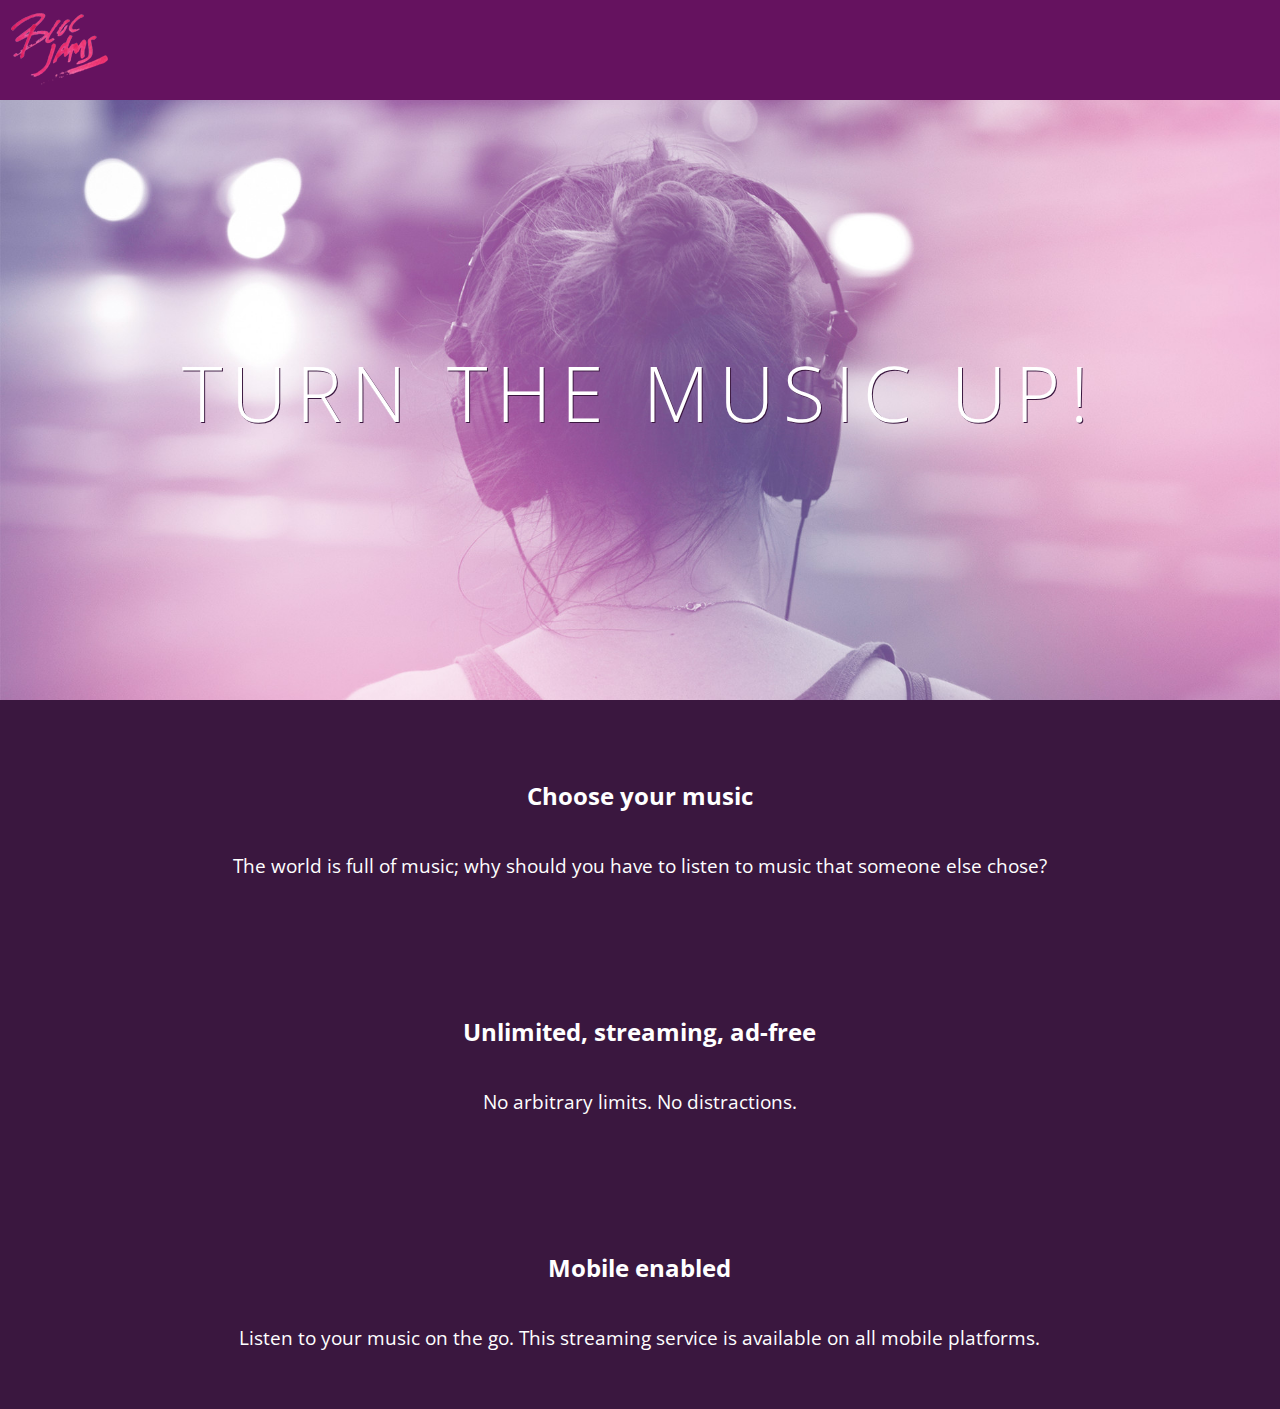
==== index.html @ 99ae63f3 "Merge pull request #5 from azmtbr/responsiveness-checkpoint" ====
<!DOCTYPE html>
<html>
  <head>
    <title>Bloc Jams</title>
    <meta name="viewport" content="width=device-width, initial-scale=1">
    <link rel="stylesheet" type="text/css" href="http://fonts.googleapis.com/css?family=Open+Sans:400,800,600,700,300">
    <link rel="stylesheet" type="text/css" href="http://code.ionicframework.com/ionicons/2.0.1/css/ionicons.min.css">
    <link rel="stylesheet" type="text/css" href="styles/normalize.css">
    <link rel="stylesheet" type="text/css" href="styles/main.css">
    <link rel="stylesheet" type="text/css" href="styles/landing.css">
  </head>
  <body class="landing">
      <nav class="navbar">
        <img src="assets/images/bloc_jams_logo.png" alt="bloc jams logo" class="logo"> <!-- navigation bar -->
      </nav>
      <section class="hero-content"> <!-- hero content -->
          <h1 class="hero-title">Turn the music up!</h1>
      </section>
      <section class="selling-points container"> <!-- selling points -->
          <div class="point">
            <span class="ion-music-note"></span>
            <h5 class="point-title">Choose your music</h5>
            <p class="point-description">The world is full of music; why should you have to listen to music that someone else chose?</p>
          </div>
          <div class="point">
            <span class="ion-radio-waves"></span>
            <h5 class="point-title">Unlimited, streaming, ad-free</h5>
            <p class="point-description">No arbitrary limits. No distractions.</p>
          </div>
          <div class="point">
            <span class="ion-iphone"></span>
            <h5 class="point-title">Mobile enabled</h5>
            <p class="point-description">Listen to your music on the go. This streaming service is available on all mobile platforms.</p>
          </div>
      </section>
  </body>
</html>
---- styles/main.css ----
*, *:before, *:after {
    -moz-box-sizing: border-box;
    -webkit-box-sizing: border-box;
    box-sizing: border-box;
}

html {
  height: 100%;
}

body {
  font-family: 'Open Sans';
  color: white;
  min-height: 100%;
}

.navbar {
  padding: 0.5rem;
  background-color: rgb(101,18,95);
}

.navbar.logo {
  position: relative;
  left: 2rem;
}

.container {
    margin: 0 auto;
    max-width: 64rem;
}

@media (min-width: 40rem) {
    html { font-size: 112%; }
}

@media (min-width: 64rem) {
    html { font-size: 120%;}
}
---- styles/landing.css ----
body.landing {
  background-color: rgb(58,23,63);
}

.hero-content {
  position: relative;
  min-height: 600px;
  background-image: url(../assets/images/bloc_jams_bg.jpg);
  background-repeat: no-repeat;
  background-position: center center;
  background-size: cover;
}

.hero-content .hero-title {
  position: absolute;
  top: 40%;
  -webkit-transform: translateY(-50%);
  -moz-transform: translateY(-50%);
  -ms-transform: translateY(50%);
  width: 100%;
  text-align: center;
  font-size: 4rem;
  font-weight: 300;
  text-transform: uppercase;
  letter-spacing: 0.5rem;
  text-shadow: 1px 1px 0px rgb(58,23,63);
}

.selling-points {
  position: relative;
}

.point {
  position: relative;
  padding: 2rem;
  text-align: center;
}

.point .point-title {
  font-size: 1.25rem;
}

.ion-music-note,
.ion-radio-waves,
.ion-iphone {
  color: rgb(233,50,117);
  font-size: 5rem;
}
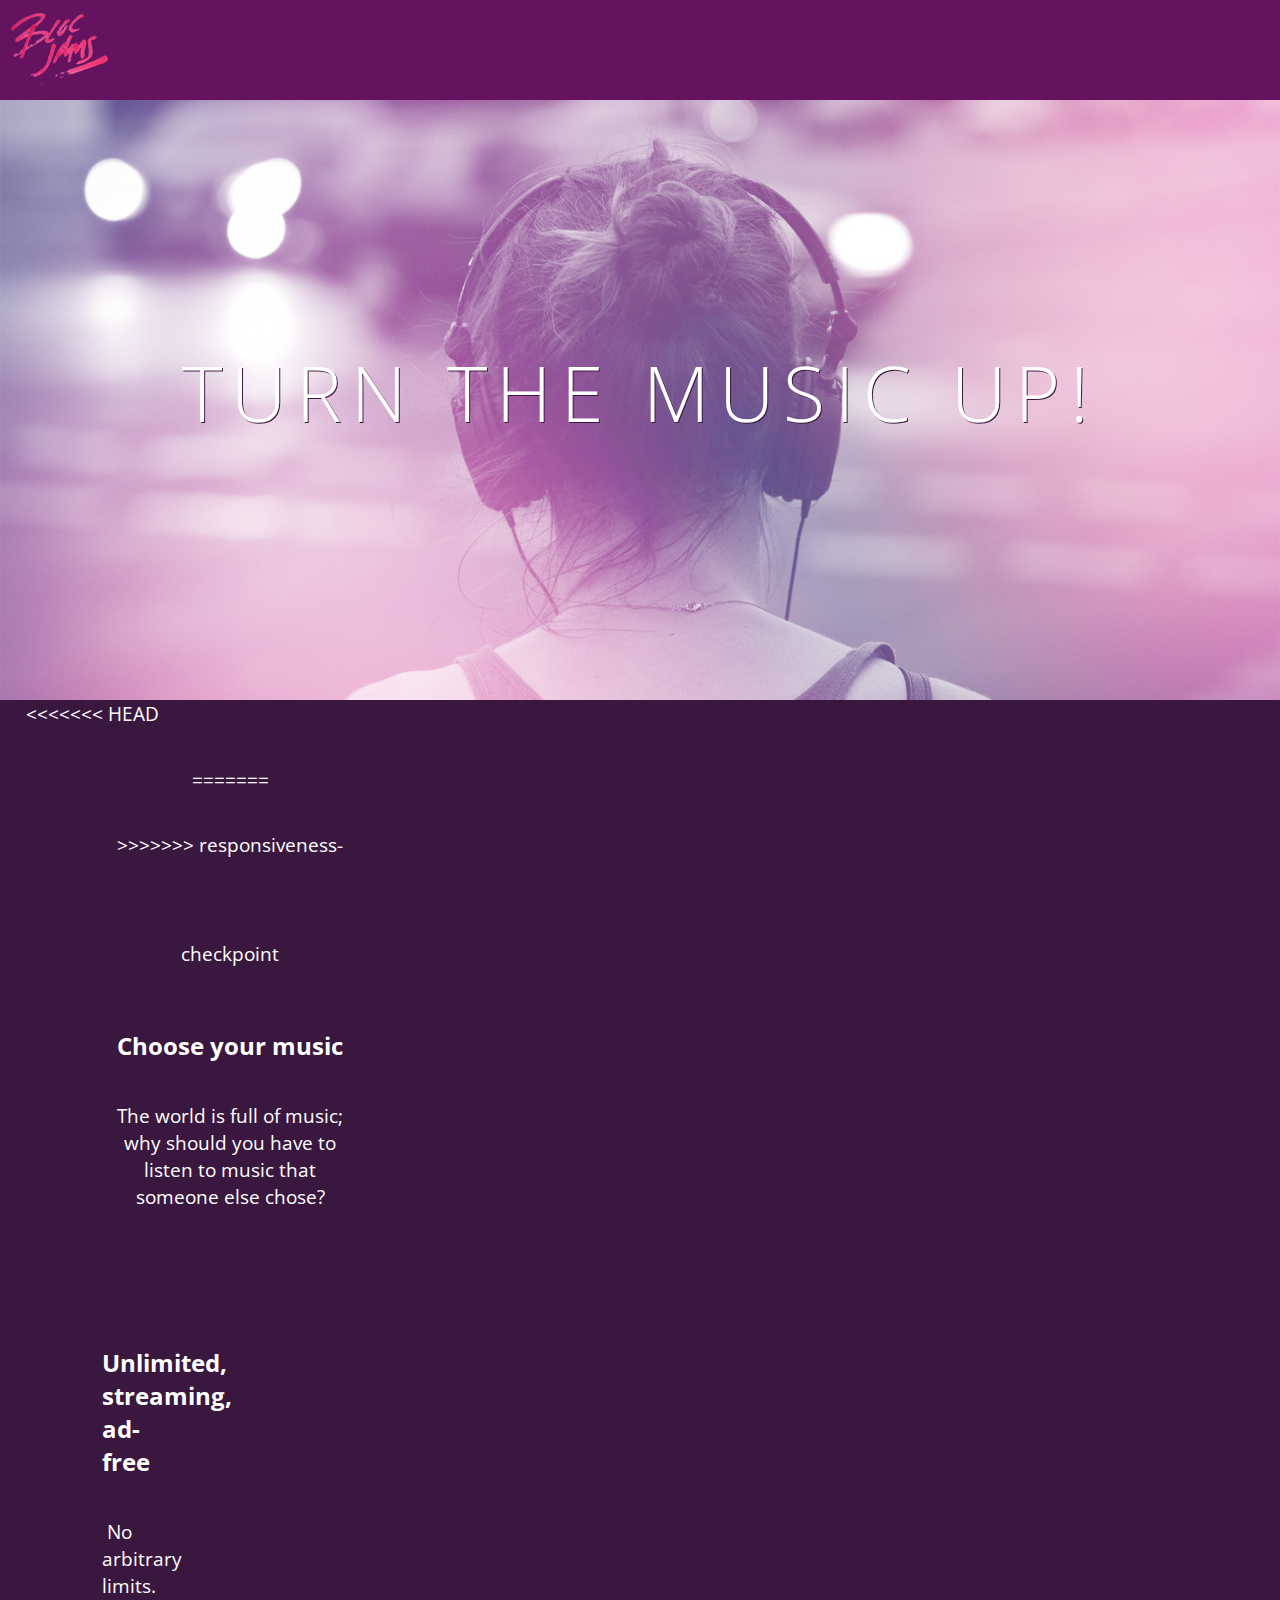
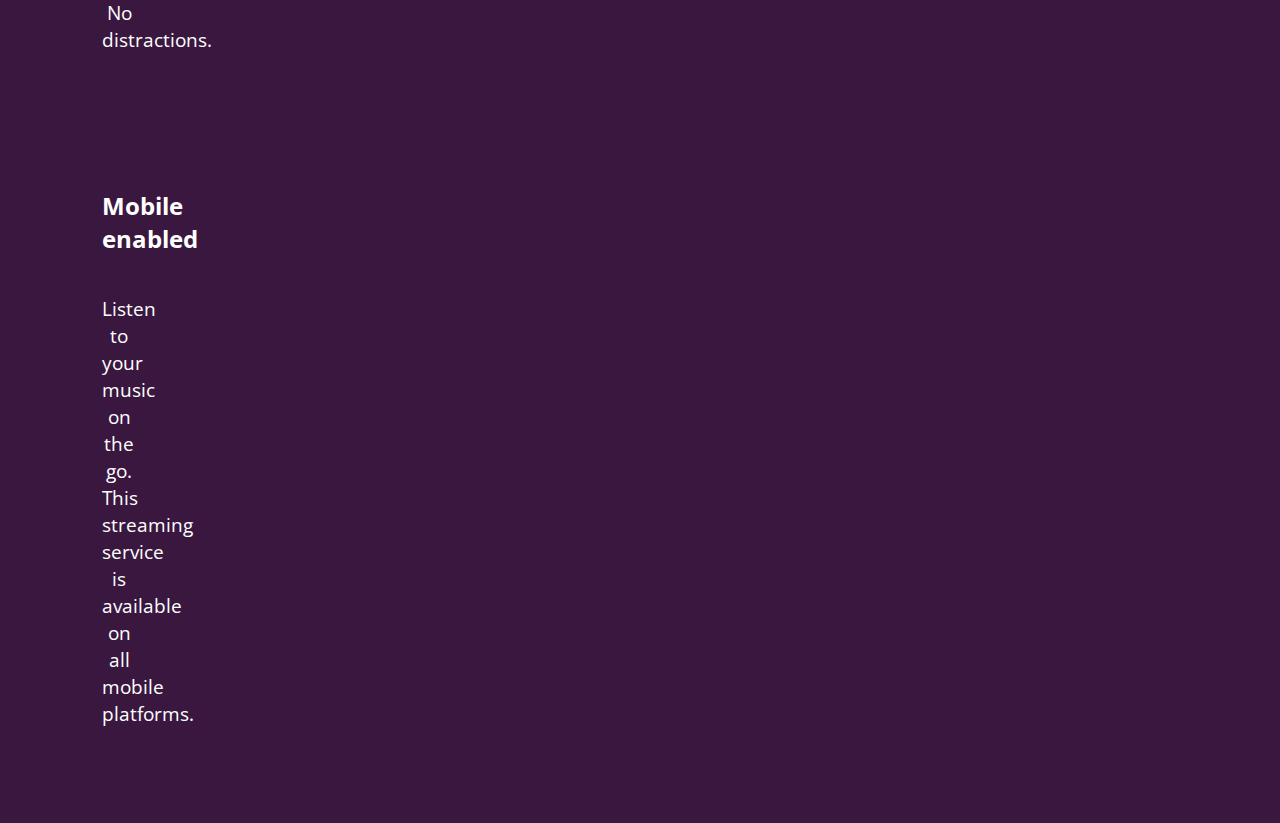
==== commit b8e9eed8: "merge conflict" ====
--- a/index.html
+++ b/index.html
@@ -17,17 +17,21 @@
           <h1 class="hero-title">Turn the music up!</h1>
       </section>
       <section class="selling-points container"> <!-- selling points -->
+<<<<<<< HEAD
+          <div class="point column third">
+=======
           <div class="point">
+>>>>>>> responsiveness-checkpoint
             <span class="ion-music-note"></span>
             <h5 class="point-title">Choose your music</h5>
             <p class="point-description">The world is full of music; why should you have to listen to music that someone else chose?</p>
           </div>
-          <div class="point">
+          <div class="point column third">
             <span class="ion-radio-waves"></span>
             <h5 class="point-title">Unlimited, streaming, ad-free</h5>
             <p class="point-description">No arbitrary limits. No distractions.</p>
           </div>
-          <div class="point">
+          <div class="point column third">
             <span class="ion-iphone"></span>
             <h5 class="point-title">Mobile enabled</h5>
             <p class="point-description">Listen to your music on the go. This streaming service is available on all mobile platforms.</p>
--- a/styles/main.css
+++ b/styles/main.css
@@ -35,5 +35,21 @@
 
 @media (min-width: 64rem) {
     html { font-size: 120%;}
+<<<<<<< HEAD
+    
+    .column {
+        float: left;
+        padding-left: 1rem;
+        padding-right: 1rem;
+    }
+    
+    .column.full { width: 100%; }
+    .column.two-thirds { width: 66.7%; }
+    .column.half { width: 50%; }
+    .column.third { width: 33.3%; }
+    .column.fourth { width: 25%; }
+    .column.flow-opposite { float: right; }
+=======
+>>>>>>> responsiveness-checkpoint
 }
 
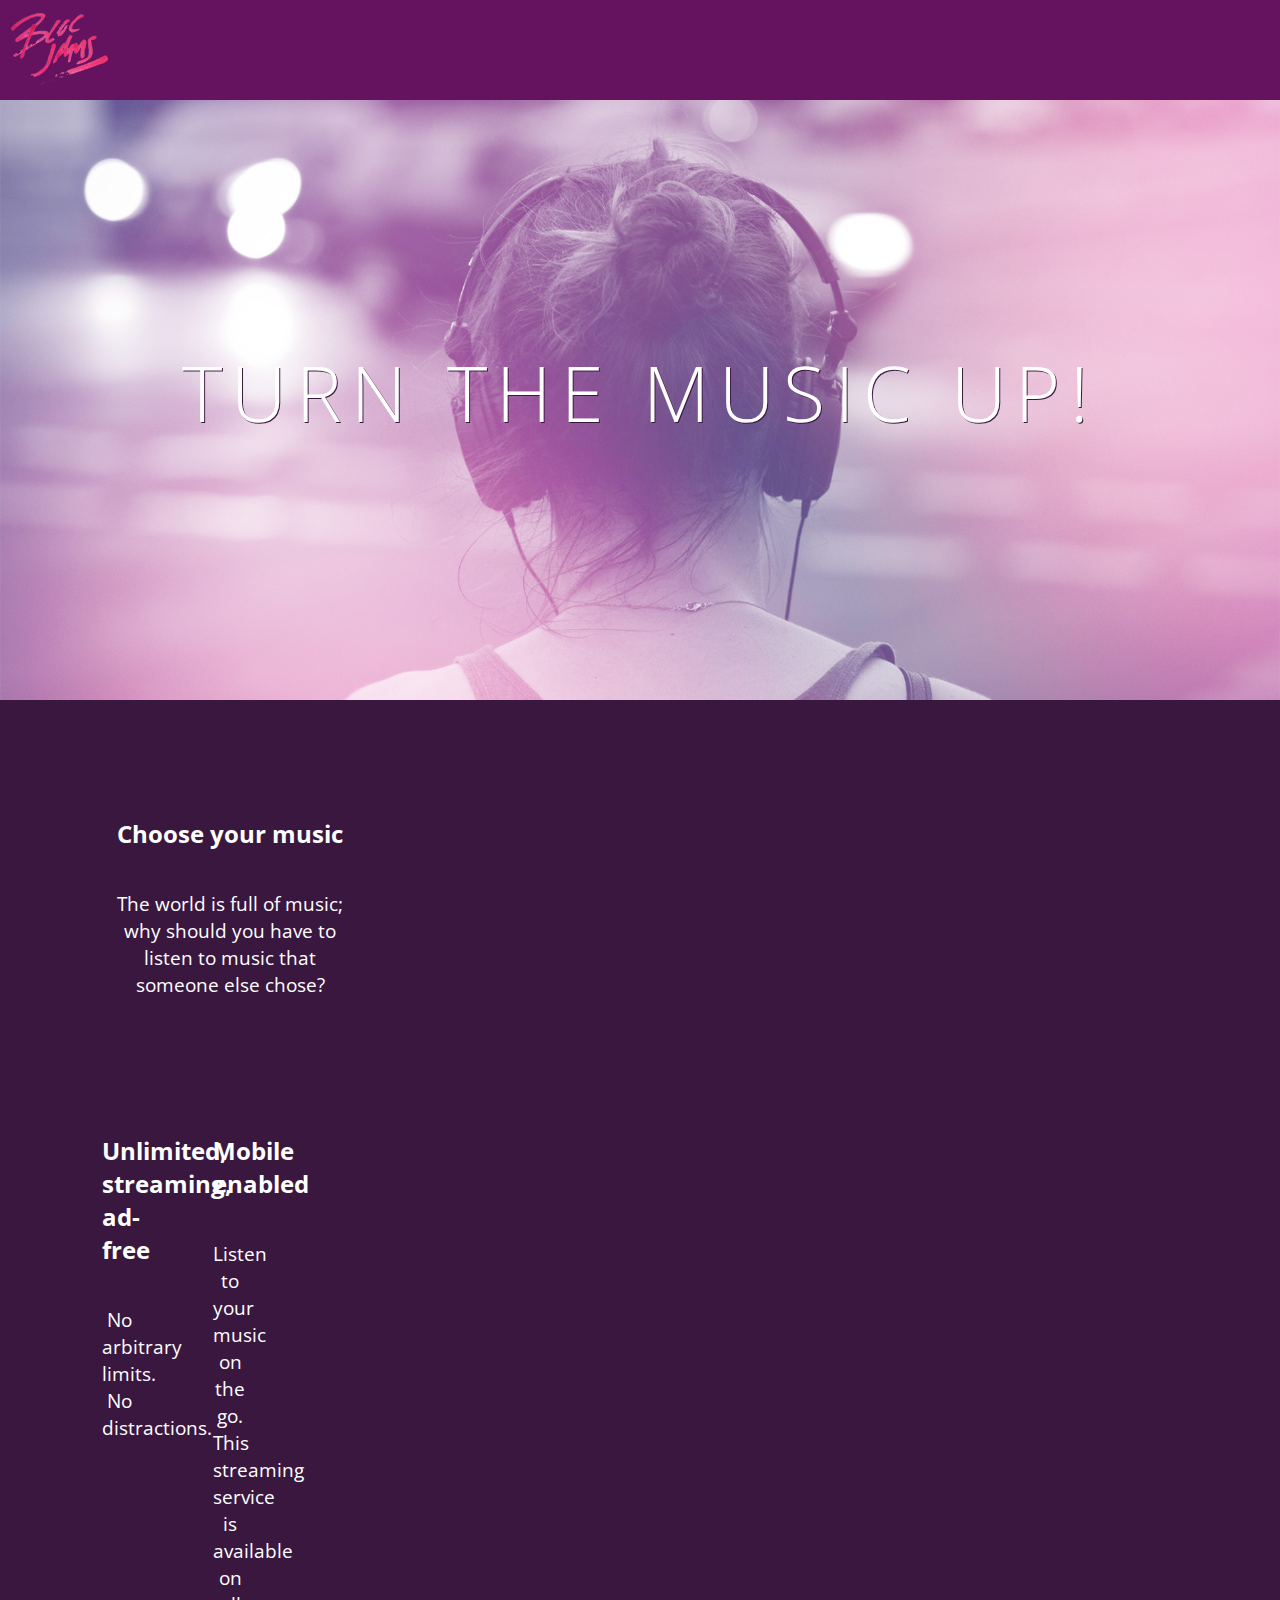
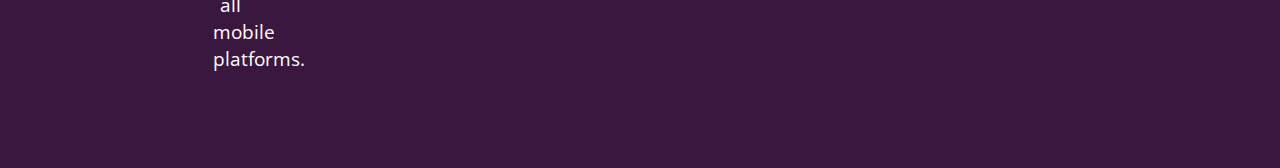
==== commit 68e94b74: "responsiveness assignment" ====
--- a/index.html
+++ b/index.html
@@ -16,12 +16,9 @@
       <section class="hero-content"> <!-- hero content -->
           <h1 class="hero-title">Turn the music up!</h1>
       </section>
-      <section class="selling-points container"> <!-- selling points -->
-<<<<<<< HEAD
+      <section class="selling-points container clearfix"> <!-- selling points -->
           <div class="point column third">
-=======
           <div class="point">
->>>>>>> responsiveness-checkpoint
             <span class="ion-music-note"></span>
             <h5 class="point-title">Choose your music</h5>
             <p class="point-description">The world is full of music; why should you have to listen to music that someone else chose?</p>
--- a/styles/main.css
+++ b/styles/main.css
@@ -35,8 +35,7 @@
 
 @media (min-width: 64rem) {
     html { font-size: 120%;}
-<<<<<<< HEAD
-    
+
     .column {
         float: left;
         padding-left: 1rem;
@@ -49,7 +48,14 @@
     .column.third { width: 33.3%; }
     .column.fourth { width: 25%; }
     .column.flow-opposite { float: right; }
-=======
->>>>>>> responsiveness-checkpoint
 }
 
+.clearfix:before,
+.clearfix:after {
+    content: " ";
+    display: table;
+}
+
+.clearfix:after {
+    clear: both;
+}
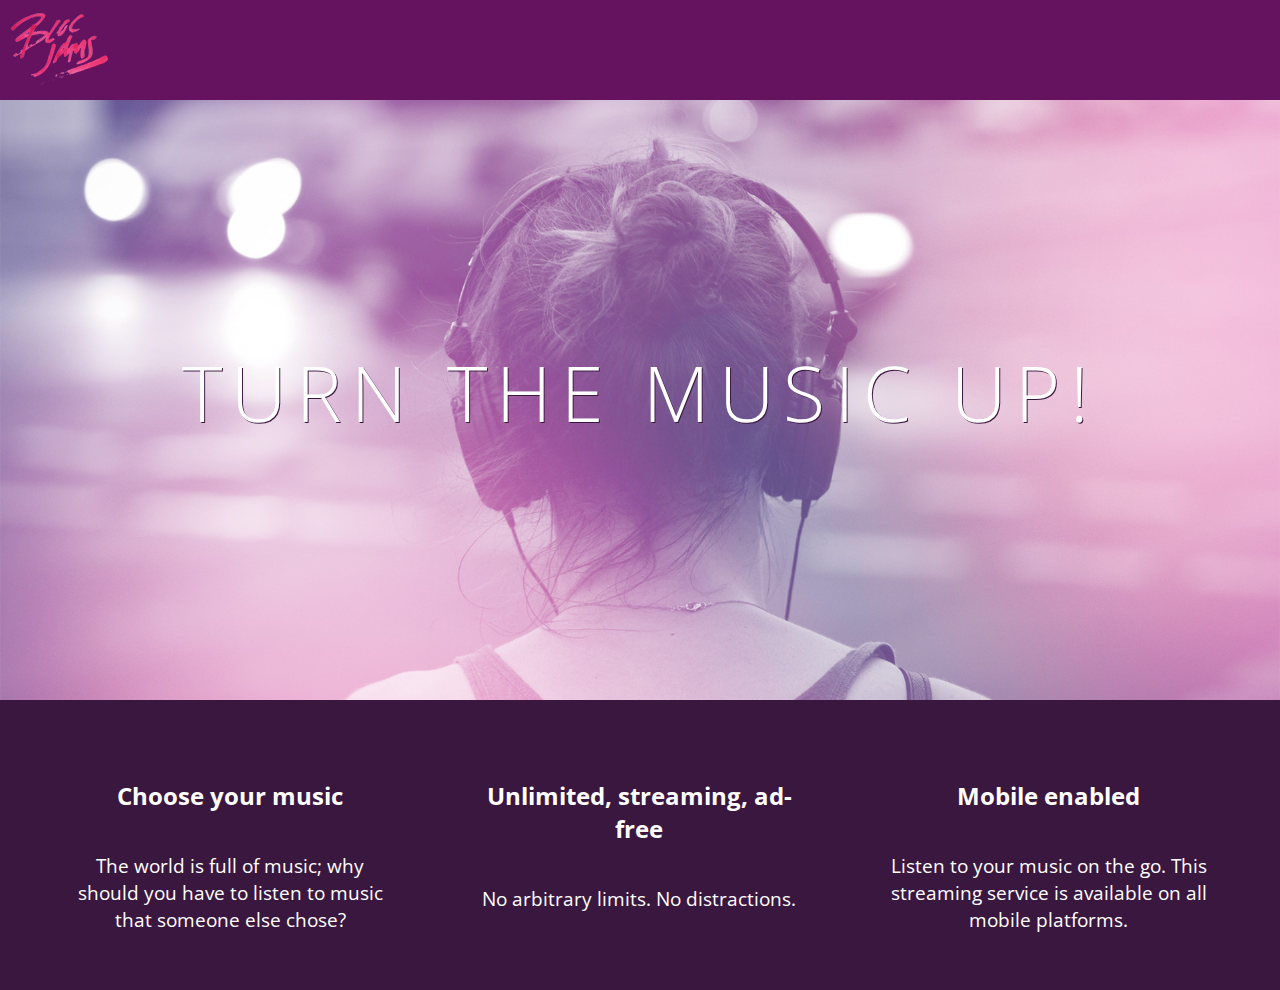
==== commit 10383dee: "fix index" ====
--- a/index.html
+++ b/index.html
@@ -18,7 +18,6 @@
       </section>
       <section class="selling-points container clearfix"> <!-- selling points -->
           <div class="point column third">
-          <div class="point">
             <span class="ion-music-note"></span>
             <h5 class="point-title">Choose your music</h5>
             <p class="point-description">The world is full of music; why should you have to listen to music that someone else chose?</p>
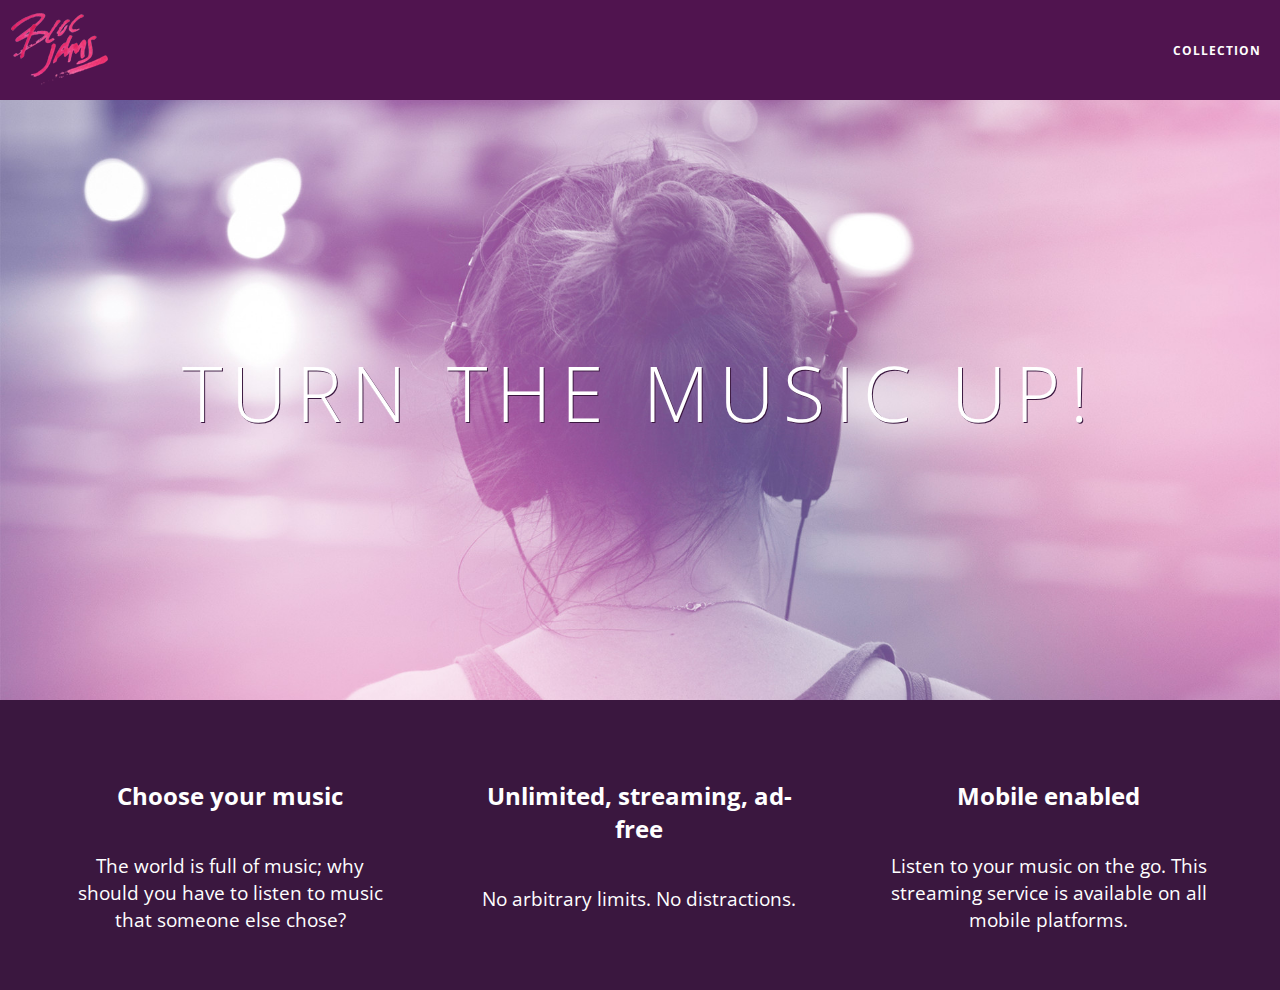
==== commit d1d8d100: "collection checkpoint" ====
--- a/index.html
+++ b/index.html
@@ -11,7 +11,12 @@
   </head>
   <body class="landing">
       <nav class="navbar">
-        <img src="assets/images/bloc_jams_logo.png" alt="bloc jams logo" class="logo"> <!-- navigation bar -->
+        <a href="index.html" class="logo">
+            <img src="assets/images/bloc_jams_logo.png" alt="bloc jams logo">        
+        </a>
+        <div class="links-container">
+            <a href="collection.html" class="navbar-link">collection</a>  
+        </div>
       </nav>
       <section class="hero-content"> <!-- hero content -->
           <h1 class="hero-title">Turn the music up!</h1>
--- a/styles/main.css
+++ b/styles/main.css
@@ -15,13 +15,46 @@
 }
 
 .navbar {
+  position: relative;
   padding: 0.5rem;
-  background-color: rgb(101,18,95);
+  background-color: rgba(101,18,95,0.5);
+  z-index: 1;
 }
 
 .navbar.logo {
   position: relative;
   left: 2rem;
+  cursor: pointer;
+}
+
+.navbar .links-container {
+    display: table;
+    position: absolute;
+    top: 0;
+    right: 0;
+    height: 100px;
+    color: white;
+    text-decoration: none;
+}
+
+.links-container .navbar-link {
+    display: table-cell;
+    position: relative;
+    height: 100%;
+    padding-left: 1rem;
+    padding-right: 1rem;
+    vertical-align: middle;
+    color: white;
+    font-size: 0.625rem;
+    letter-spacing: 0.05rem;
+    font-weight: 700;
+    text-transform: uppercase;
+    text-decoration: none;
+    cursor: pointer;
+}
+
+.links-container .navbar-link:hover {
+    color: rgb(233,50,117);
 }
 
 .container {
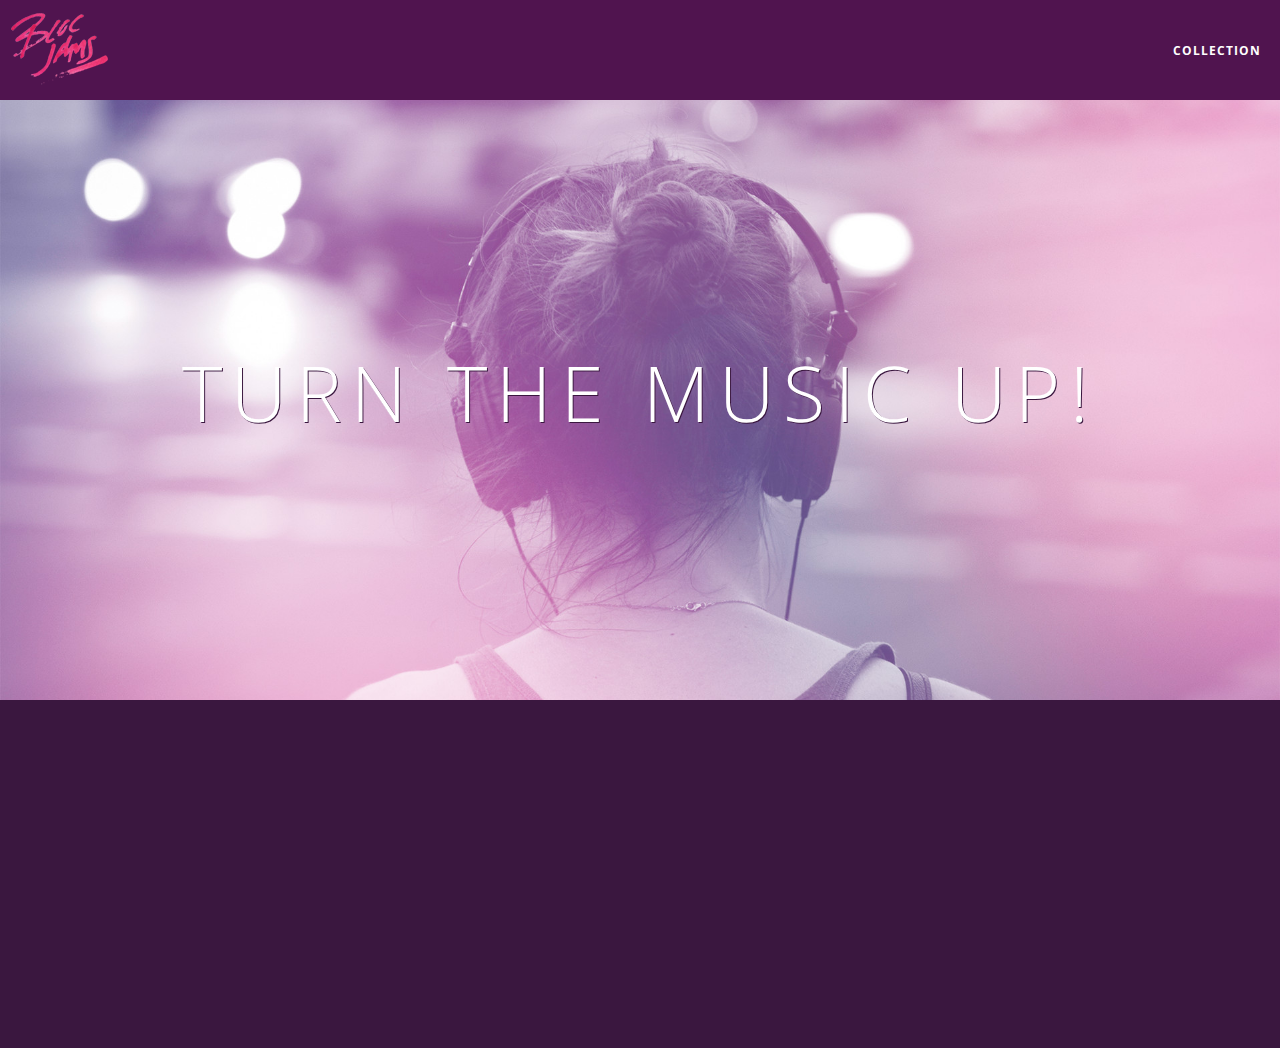
==== commit 479a873a: "dom events assignment" ====
--- a/index.html
+++ b/index.html
@@ -38,5 +38,7 @@
             <p class="point-description">Listen to your music on the go. This streaming service is available on all mobile platforms.</p>
           </div>
       </section>
+	  <script src="scripts/utilities.js"></script>
+	  <script src="scripts/landing.js"></script>
   </body>
 </html>
--- a/styles/main.css
+++ b/styles/main.css
@@ -57,9 +57,18 @@
     color: rgb(233,50,117);
 }
 
+.links-container .navbar-link:active {
+    color: rgb(233, 50, 117);
+    background-color: white;
+}
+
 .container {
     margin: 0 auto;
     max-width: 64rem;
+}
+
+.container.narrow {
+    max-width: 56rem;
 }
 
 @media (min-width: 40rem) {
--- a/styles/landing.css
+++ b/styles/landing.css
@@ -1,29 +1,30 @@
 body.landing {
-  background-color: rgb(58,23,63);
+  	background-color: rgb(58,23,63);
+	
 }
 
 .hero-content {
-  position: relative;
-  min-height: 600px;
-  background-image: url(../assets/images/bloc_jams_bg.jpg);
-  background-repeat: no-repeat;
-  background-position: center center;
-  background-size: cover;
+	  position: relative;
+	  min-height: 600px;
+	  background-image: url(../assets/images/bloc_jams_bg.jpg);
+	  background-repeat: no-repeat;
+	  background-position: center center;
+	  background-size: cover;
 }
 
 .hero-content .hero-title {
-  position: absolute;
-  top: 40%;
-  -webkit-transform: translateY(-50%);
-  -moz-transform: translateY(-50%);
-  -ms-transform: translateY(50%);
-  width: 100%;
-  text-align: center;
-  font-size: 4rem;
-  font-weight: 300;
-  text-transform: uppercase;
-  letter-spacing: 0.5rem;
-  text-shadow: 1px 1px 0px rgb(58,23,63);
+	  position: absolute;
+	  top: 40%;
+	  -webkit-transform: translateY(-50%);
+	  -moz-transform: translateY(-50%);
+	  -ms-transform: translateY(50%);
+	  width: 100%;
+	  text-align: center;
+	  font-size: 4rem;
+	  font-weight: 300;
+	  text-transform: uppercase;
+	  letter-spacing: 0.5rem;
+	  text-shadow: 1px 1px 0px rgb(58,23,63);
 }
 
 .selling-points {
@@ -34,6 +35,15 @@
   position: relative;
   padding: 2rem;
   text-align: center;
+  opacity: 0;
+  -webkit-transform: scaleX(0.9) translateY(3rem);
+  -moz-transform: scaleX(0.9) translateY(3rem);
+  transform: scaleX(0.9) translateY(3rem);
+  -webkit-transition: all 0.25s ease-in-out;
+  -moz-transition: all 0.25s ease-in-out;
+  -webkit-transition-delay: 0.2s;
+  -moz-transition-delay: 0.2s;
+  transition-delay: 0.2s;
 }
 
 .point .point-title {
